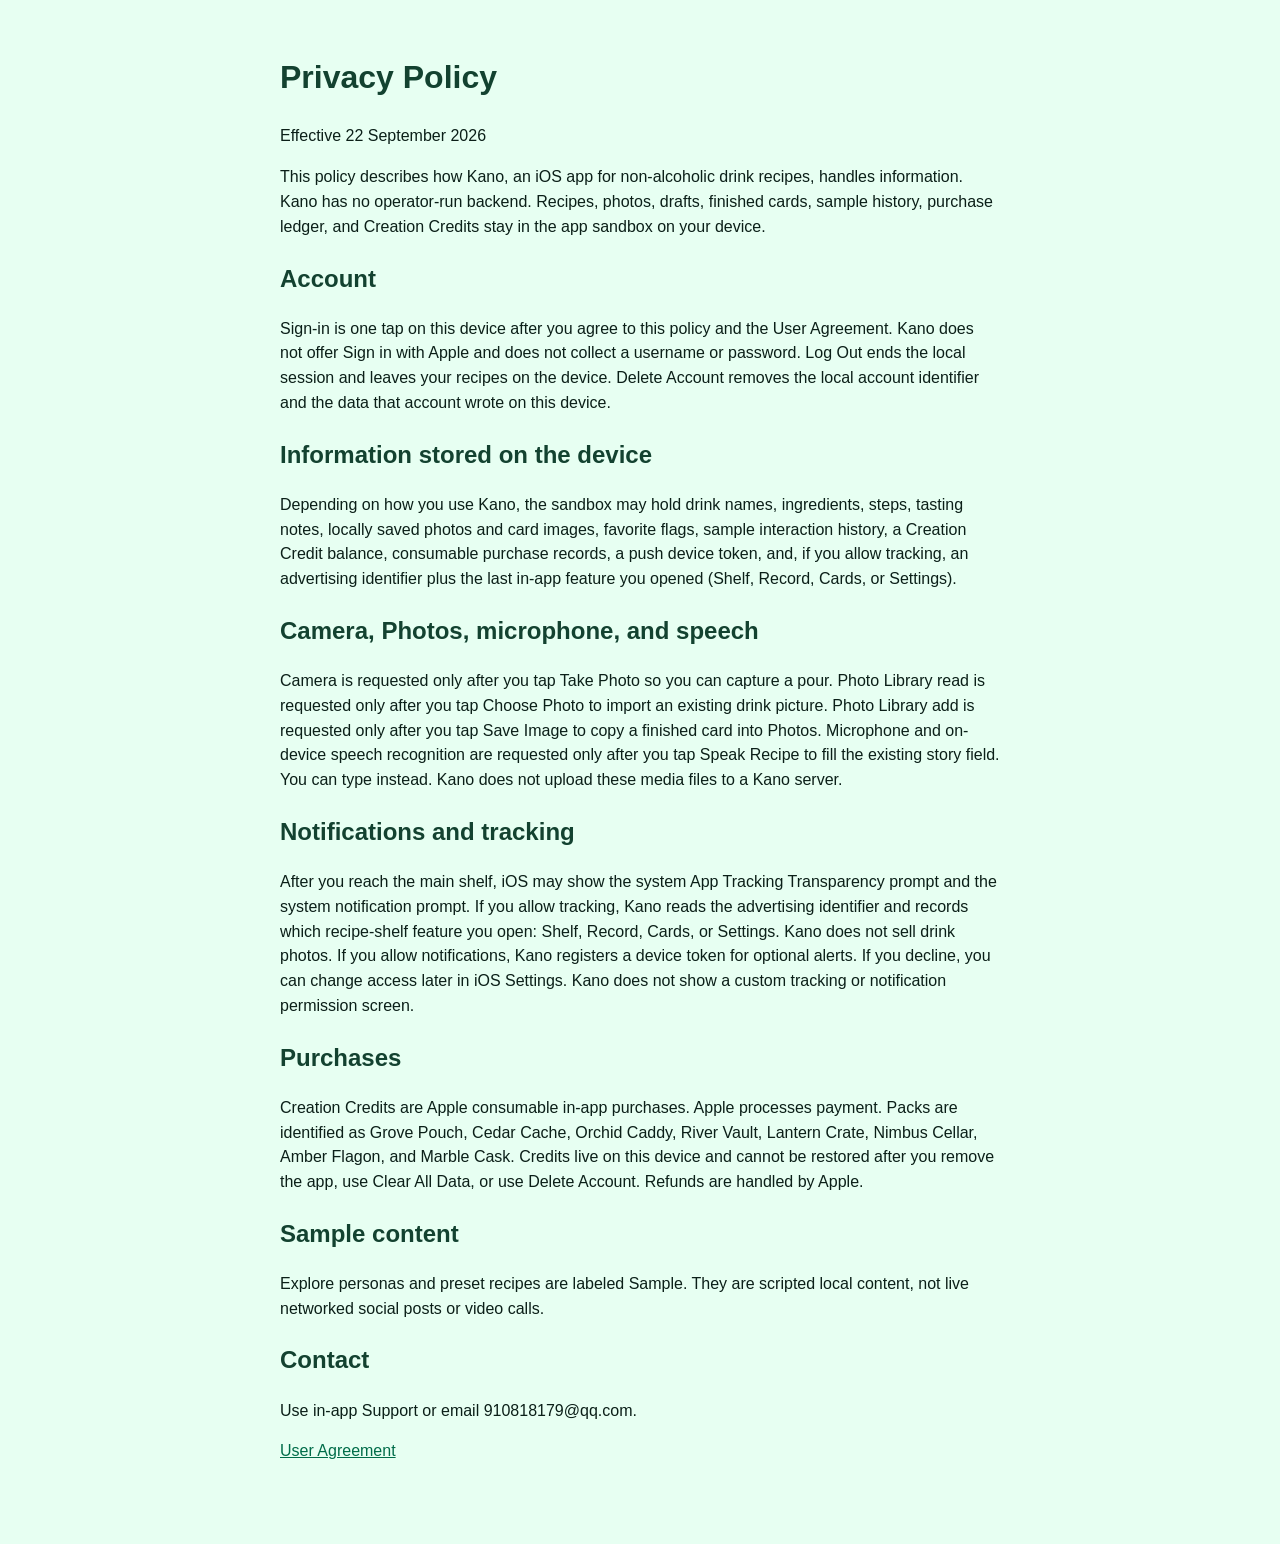
==== privacy-policy.html @ 9f15bf1f "Publish Kano Privacy Policy and User Agreement. Co-authored-by: Cursor <cursoragent@cursor.com>" ====
<!DOCTYPE html>
<html lang="en">
<head>
  <meta charset="utf-8">
  <meta name="viewport" content="width=device-width, initial-scale=1">
  <title>Privacy Policy</title>
  <link rel="stylesheet" href="legal.css">
</head>
<body>
  <main>
    <h1>Privacy Policy</h1>
    <p>Effective 22 September 2026</p>
    <p>This policy describes how Kano, an iOS app for non-alcoholic drink recipes, handles information. Kano has no operator-run backend. Recipes, photos, drafts, finished cards, sample history, purchase ledger, and Creation Credits stay in the app sandbox on your device.</p>

    <h2>Account</h2>
    <p>Sign-in is one tap on this device after you agree to this policy and the User Agreement. Kano does not offer Sign in with Apple and does not collect a username or password. Log Out ends the local session and leaves your recipes on the device. Delete Account removes the local account identifier and the data that account wrote on this device.</p>

    <h2>Information stored on the device</h2>
    <p>Depending on how you use Kano, the sandbox may hold drink names, ingredients, steps, tasting notes, locally saved photos and card images, favorite flags, sample interaction history, a Creation Credit balance, consumable purchase records, a push device token, and, if you allow tracking, an advertising identifier plus the last in-app feature you opened (Shelf, Record, Cards, or Settings).</p>

    <h2>Camera, Photos, microphone, and speech</h2>
    <p>Camera is requested only after you tap Take Photo so you can capture a pour. Photo Library read is requested only after you tap Choose Photo to import an existing drink picture. Photo Library add is requested only after you tap Save Image to copy a finished card into Photos. Microphone and on-device speech recognition are requested only after you tap Speak Recipe to fill the existing story field. You can type instead. Kano does not upload these media files to a Kano server.</p>

    <h2>Notifications and tracking</h2>
    <p>After you reach the main shelf, iOS may show the system App Tracking Transparency prompt and the system notification prompt. If you allow tracking, Kano reads the advertising identifier and records which recipe-shelf feature you open: Shelf, Record, Cards, or Settings. Kano does not sell drink photos. If you allow notifications, Kano registers a device token for optional alerts. If you decline, you can change access later in iOS Settings. Kano does not show a custom tracking or notification permission screen.</p>

    <h2>Purchases</h2>
    <p>Creation Credits are Apple consumable in-app purchases. Apple processes payment. Packs are identified as Grove Pouch, Cedar Cache, Orchid Caddy, River Vault, Lantern Crate, Nimbus Cellar, Amber Flagon, and Marble Cask. Credits live on this device and cannot be restored after you remove the app, use Clear All Data, or use Delete Account. Refunds are handled by Apple.</p>

    <h2>Sample content</h2>
    <p>Explore personas and preset recipes are labeled Sample. They are scripted local content, not live networked social posts or video calls.</p>

    <h2>Contact</h2>
    <p>Use in-app Support or email 910818179@qq.com.</p>
    <p><a href="user-agreement.html">User Agreement</a></p>
  </main>
</body>
</html>
---- legal.css ----
body { font-family: -apple-system, BlinkMacSystemFont, "Segoe UI", sans-serif; background: #e7fff2; color: #0b1f18; margin: 0; }
main { max-width: 720px; margin: 0 auto; padding: 32px 20px 64px; line-height: 1.55; }
h1, h2 { font-family: "Plus Jakarta Sans", -apple-system, sans-serif; color: #134230; }
a { color: #006c49; }
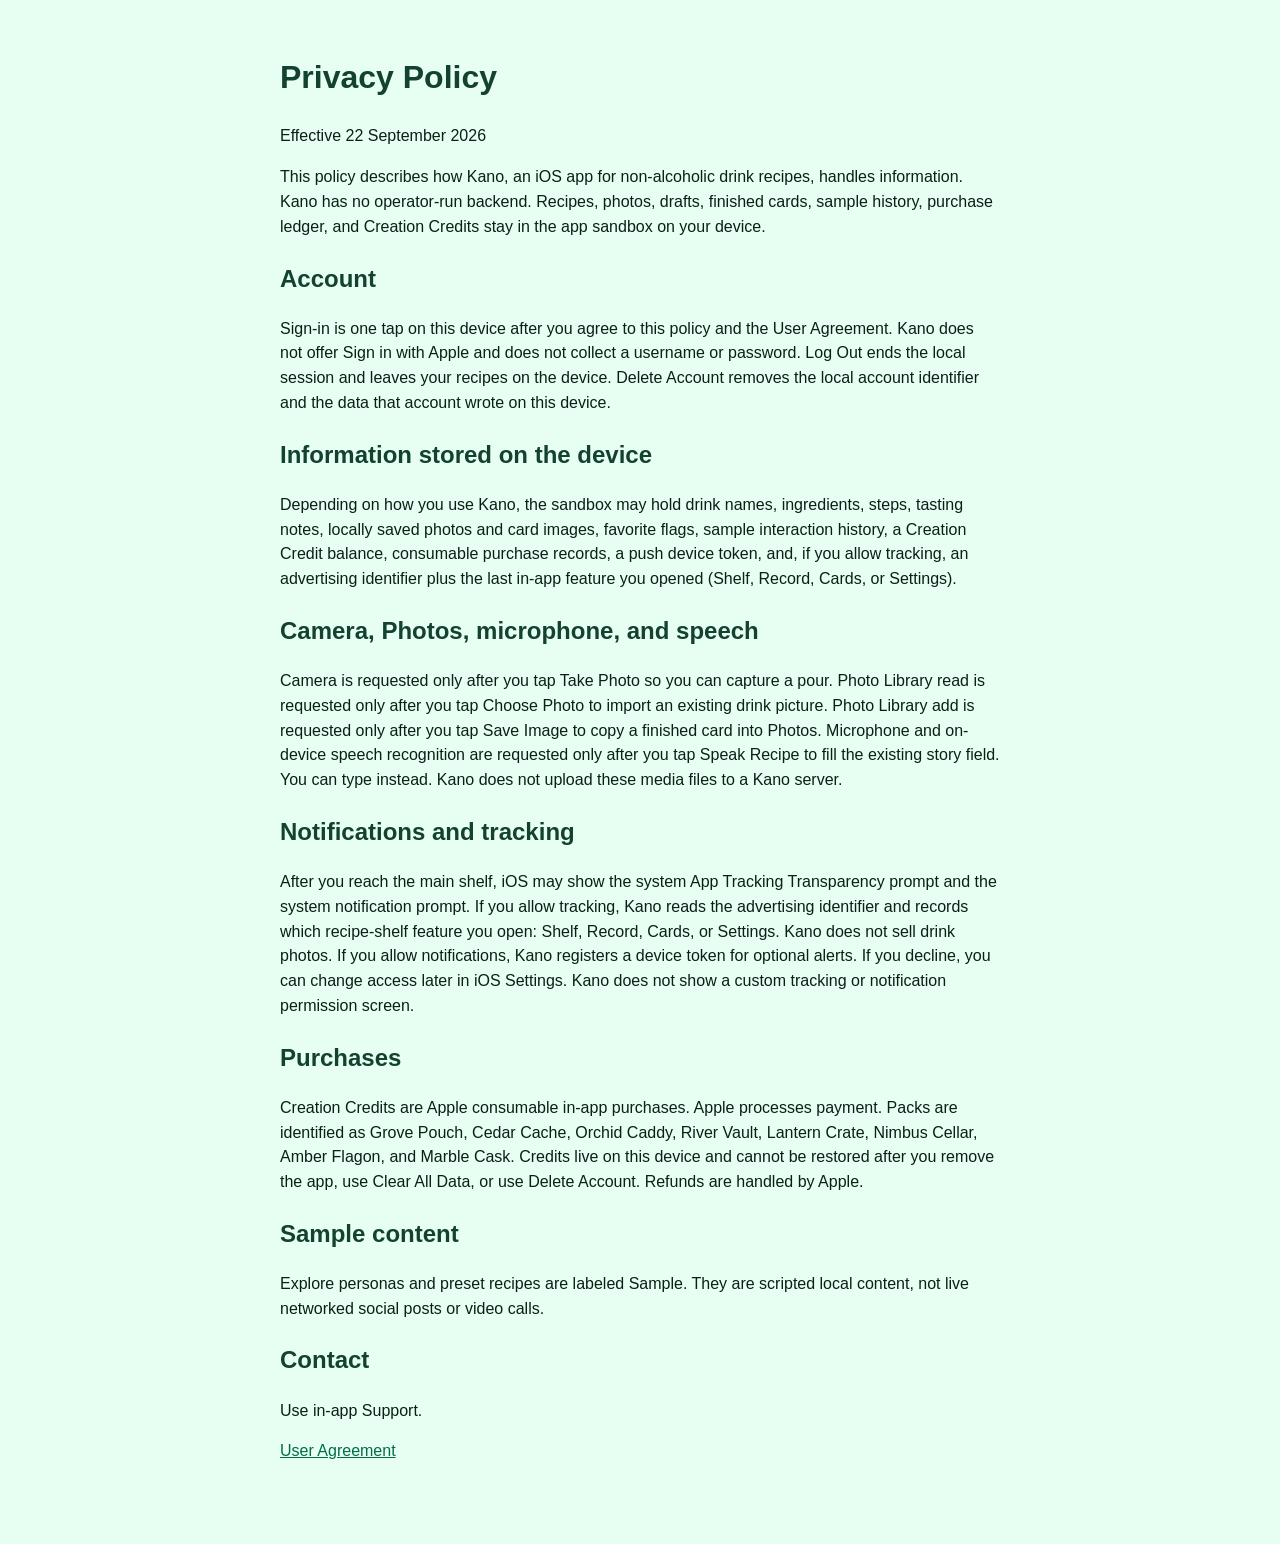
==== commit f0d9d4c8: "Remove public email from legal pages. Co-authored-by: Cursor <cursoragent@cursor.com>" ====
--- a/privacy-policy.html
+++ b/privacy-policy.html
@@ -31,7 +31,7 @@
     <p>Explore personas and preset recipes are labeled Sample. They are scripted local content, not live networked social posts or video calls.</p>
 
     <h2>Contact</h2>
-    <p>Use in-app Support or email 910818179@qq.com.</p>
+    <p>Use in-app Support.</p>
     <p><a href="user-agreement.html">User Agreement</a></p>
   </main>
 </body>
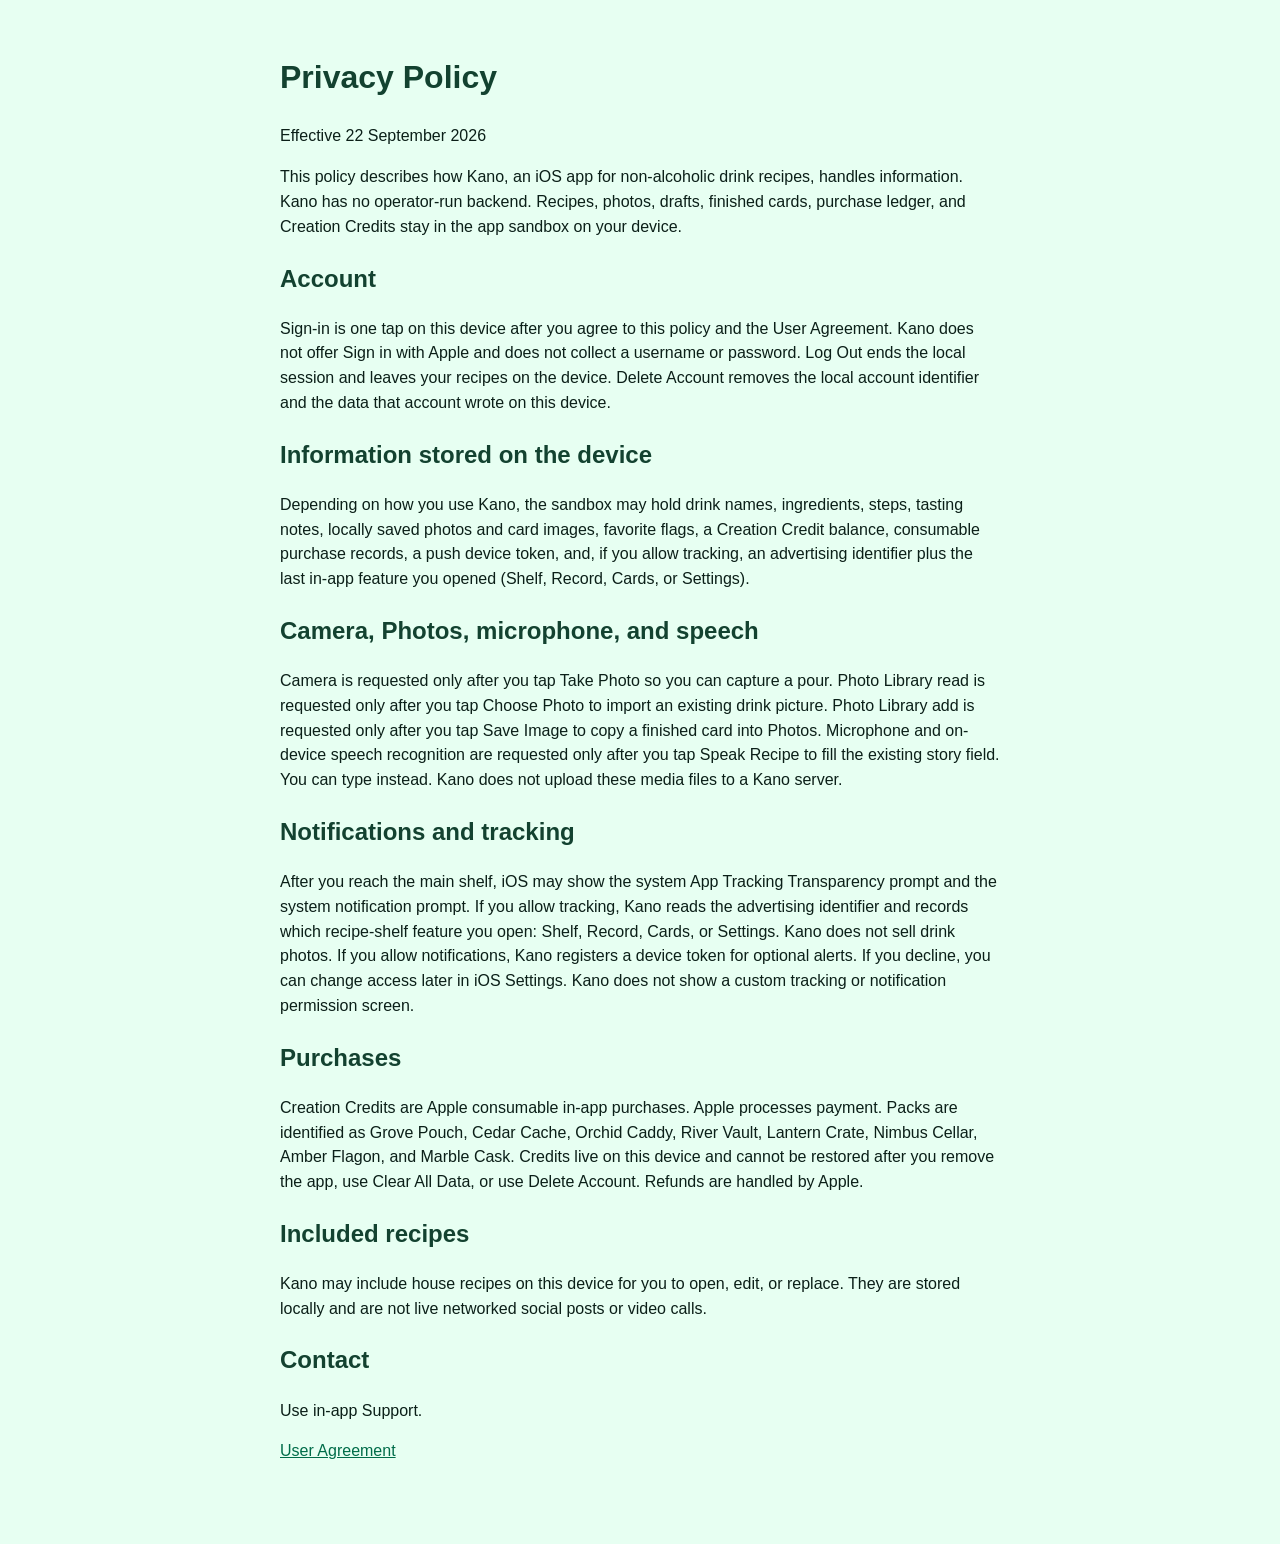
==== commit 2db52227: "Remove Sample wording from legal pages. Co-authored-by: Cursor <cursoragent@cursor.com>" ====
--- a/privacy-policy.html
+++ b/privacy-policy.html
@@ -10,13 +10,13 @@
   <main>
     <h1>Privacy Policy</h1>
     <p>Effective 22 September 2026</p>
-    <p>This policy describes how Kano, an iOS app for non-alcoholic drink recipes, handles information. Kano has no operator-run backend. Recipes, photos, drafts, finished cards, sample history, purchase ledger, and Creation Credits stay in the app sandbox on your device.</p>
+    <p>This policy describes how Kano, an iOS app for non-alcoholic drink recipes, handles information. Kano has no operator-run backend. Recipes, photos, drafts, finished cards, purchase ledger, and Creation Credits stay in the app sandbox on your device.</p>
 
     <h2>Account</h2>
     <p>Sign-in is one tap on this device after you agree to this policy and the User Agreement. Kano does not offer Sign in with Apple and does not collect a username or password. Log Out ends the local session and leaves your recipes on the device. Delete Account removes the local account identifier and the data that account wrote on this device.</p>
 
     <h2>Information stored on the device</h2>
-    <p>Depending on how you use Kano, the sandbox may hold drink names, ingredients, steps, tasting notes, locally saved photos and card images, favorite flags, sample interaction history, a Creation Credit balance, consumable purchase records, a push device token, and, if you allow tracking, an advertising identifier plus the last in-app feature you opened (Shelf, Record, Cards, or Settings).</p>
+    <p>Depending on how you use Kano, the sandbox may hold drink names, ingredients, steps, tasting notes, locally saved photos and card images, favorite flags, a Creation Credit balance, consumable purchase records, a push device token, and, if you allow tracking, an advertising identifier plus the last in-app feature you opened (Shelf, Record, Cards, or Settings).</p>
 
     <h2>Camera, Photos, microphone, and speech</h2>
     <p>Camera is requested only after you tap Take Photo so you can capture a pour. Photo Library read is requested only after you tap Choose Photo to import an existing drink picture. Photo Library add is requested only after you tap Save Image to copy a finished card into Photos. Microphone and on-device speech recognition are requested only after you tap Speak Recipe to fill the existing story field. You can type instead. Kano does not upload these media files to a Kano server.</p>
@@ -27,8 +27,8 @@
     <h2>Purchases</h2>
     <p>Creation Credits are Apple consumable in-app purchases. Apple processes payment. Packs are identified as Grove Pouch, Cedar Cache, Orchid Caddy, River Vault, Lantern Crate, Nimbus Cellar, Amber Flagon, and Marble Cask. Credits live on this device and cannot be restored after you remove the app, use Clear All Data, or use Delete Account. Refunds are handled by Apple.</p>
 
-    <h2>Sample content</h2>
-    <p>Explore personas and preset recipes are labeled Sample. They are scripted local content, not live networked social posts or video calls.</p>
+    <h2>Included recipes</h2>
+    <p>Kano may include house recipes on this device for you to open, edit, or replace. They are stored locally and are not live networked social posts or video calls.</p>
 
     <h2>Contact</h2>
     <p>Use in-app Support.</p>
